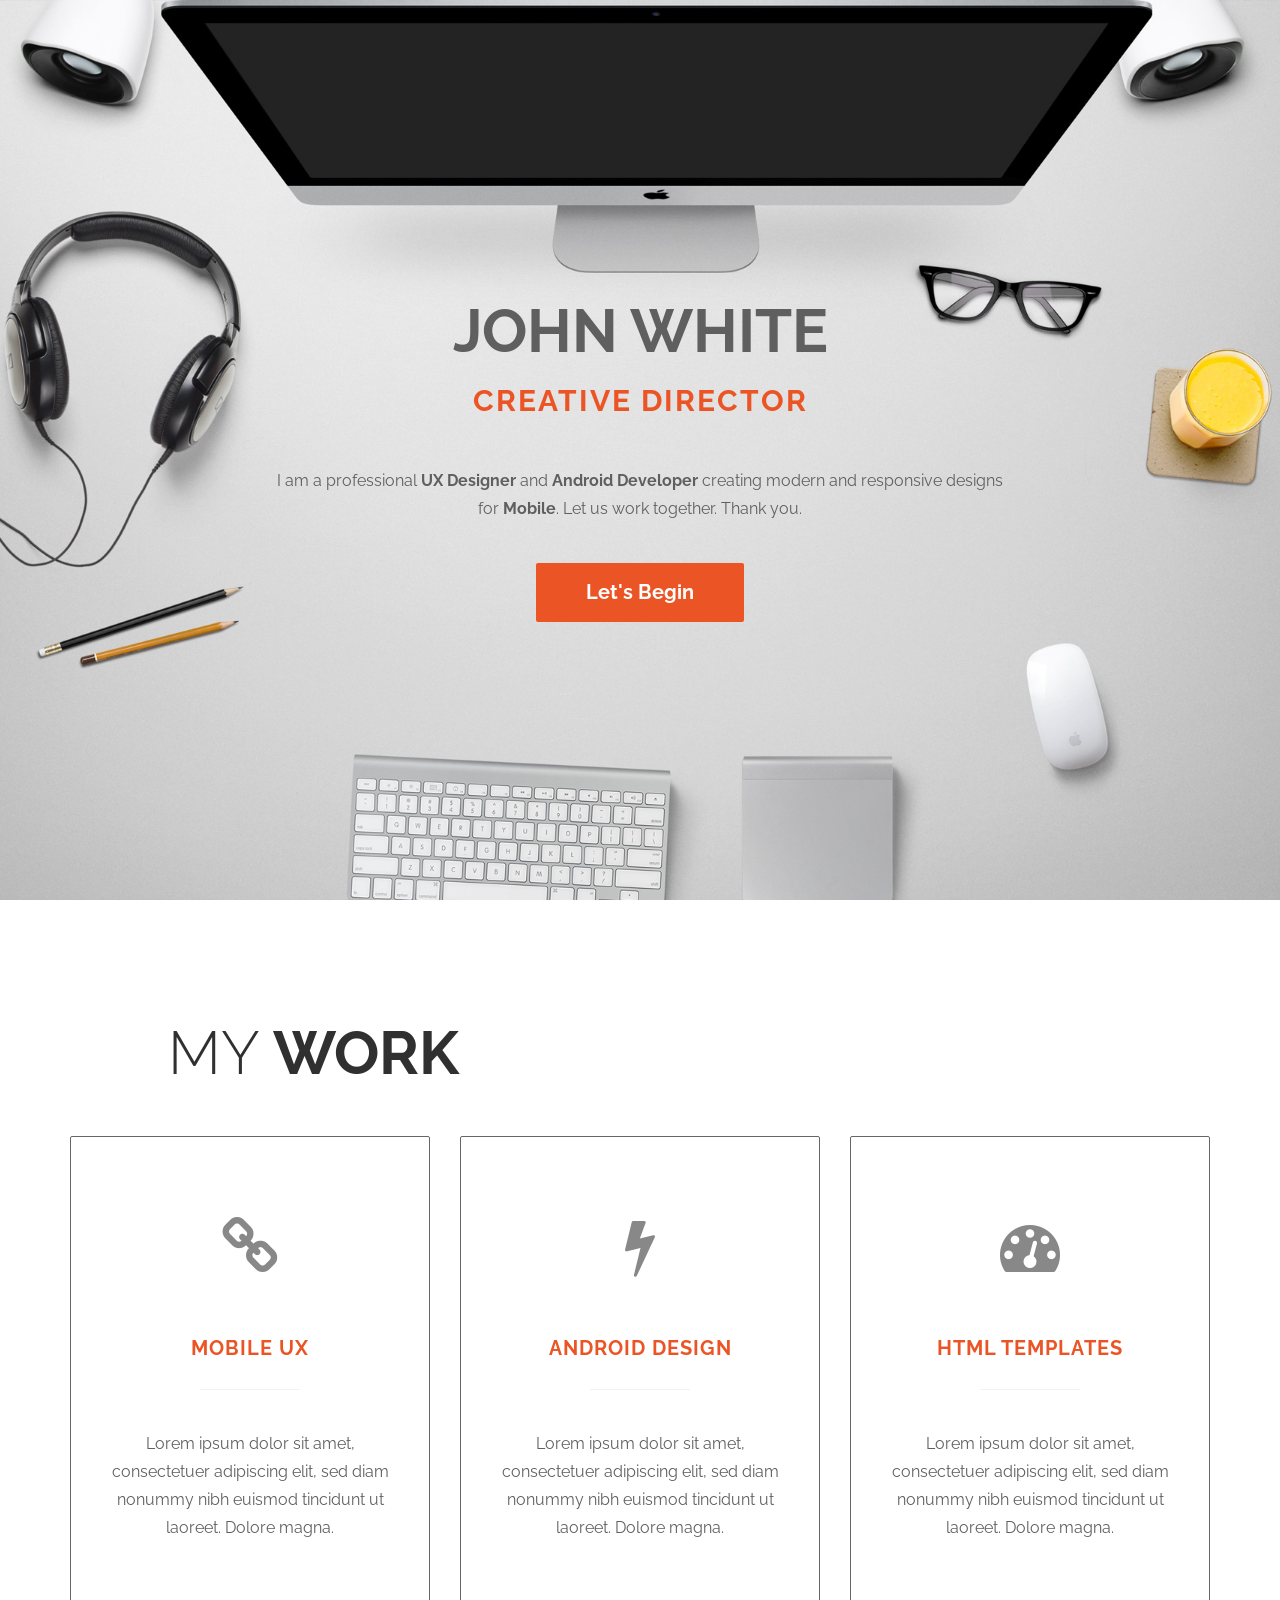
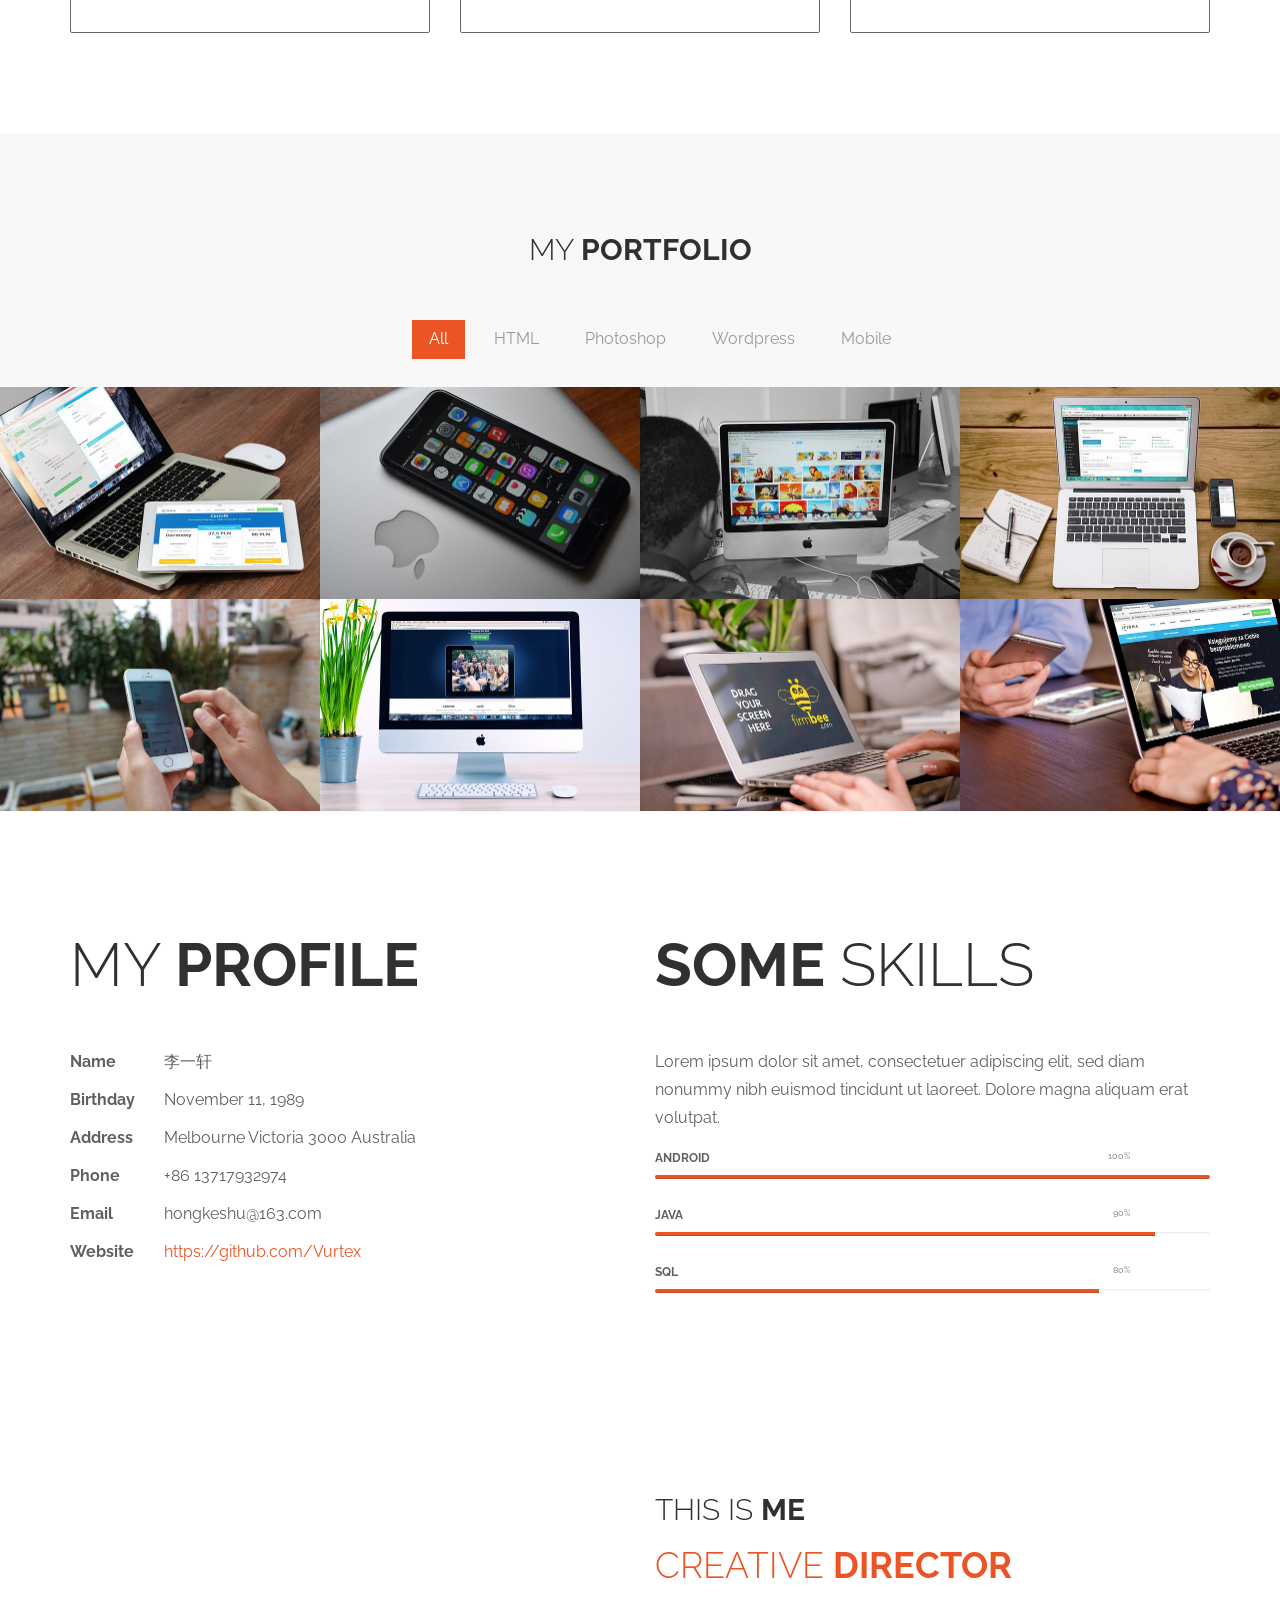
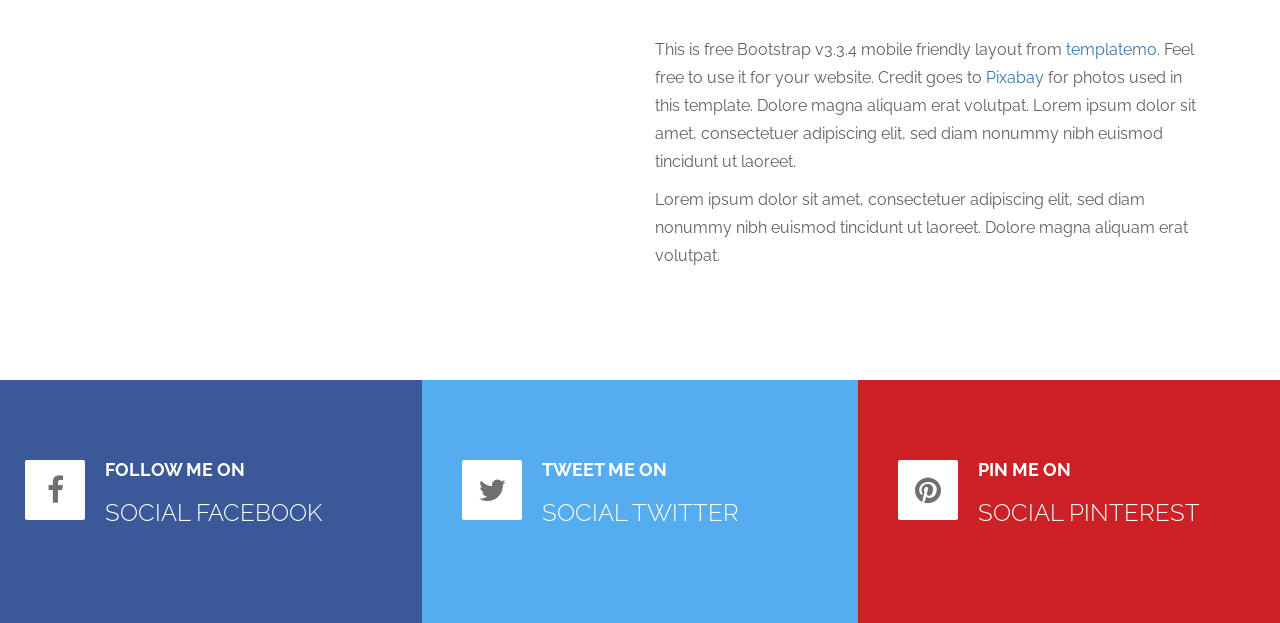
==== index.html @ d31466be "TEST" ====
<!DOCTYPE html>
<html lang="en">
<head>
	<meta charset="utf-8">
	<meta http-equiv="X-UA-Compatible" content="IE=Edge">
	<meta name="viewport" content="width=device-width, initial-scale=1">
	<meta name="keywords" content="">
	<meta name="description" content="">
	<!-- SITE TITLE -->
	<title>Ultra Profile HTML5 Layout by templatemo </title>

	<!-- STYLESHEETS -->
	<link rel="stylesheet" href="css/bootstrap.min.css">
	<link rel="stylesheet" href="css/font-awesome.min.css">
	<link rel="stylesheet" href="css/templatemo-style.css">
	<link href='http://fonts.useso.com/css?family=Raleway:400,300,600,700' rel='stylesheet' type='text/css'>
</head>
<body data-spy="scroll" data-target="#rock-navigation">
	<!-- START NAVIGATION -->
	<div class="navbar navbar-default bs-dos-nav navbar-fixed-top sticky-navigation" role="navigation">
		<div class="container">

			<div class="navbar-header">
				<button class="navbar-toggle" data-toggle="collapse" data-target="#rock-navigation">
					<span class="icon icon-bar"></span>
					<span class="icon icon-bar"></span>
					<span class="icon icon-bar"></span>
				</button>
				<a href="#" class="navbar-brand">Ultra Profile</a>
			</div>
			<nav class="collapse navbar-collapse" id="rock-navigation">
				<ul class="nav navbar-nav navbar-right main-navigation text-uppercase">
					<li><a href="#home" class="smoothScroll">Home</a></li>
					<li><a href="#work" class="smoothScroll">My Work</a></li>
					<li><a href="#portfolio" class="smoothScroll">Portfolio</a></li>
					<li><a href="#resume" class="smoothScroll">Resume</a></li>
					<li><a href="#about" class="smoothScroll">About</a></li>
					<li><a href="#contact" class="smoothScroll">Contact</a></li>
				</ul>
			</nav>

		</div>
	</div>
	<!-- END NAVIGATION -->

	<!-- START HOME -->
	<section id="home" class="templatemo-home">
		<div class="container">
			<div class="row">
				<div class="col-md-2 col-sm-1"></div>
				<div class="col-md-8 col-sm-10">
					<h1 class="tm-home-title"><strong>John White</strong></h1>
					<h2 class="tm-home-subtitle">Creative Director</h2>
					<p>I am a professional <strong>UX Designer</strong> and <strong>Android Developer</strong> creating modern and responsive designs for  <strong>Mobile</strong>. Let us work together. Thank you. </p>
					<a href="#work" class="btn btn-default smoothScroll tm-view-more-btn">Let's Begin</a>
				</div>
				<div class="col-md-2 col-sm-1"></div>
			</div>
		</div>
	</section>  
	<!-- END HOME -->

	<!-- START work -->
	<section id="work" class="tm-padding-top-bottom-100">
		<div class="container">
			<div class="row">
				<div class="col-md-offset-1 col-md-11">
					<h2 class="title">My <strong>Work</strong></h2>						
				</div>
				<div class="col-md-4 col-sm-4">
					<div class="work-wrapper">
						<i class="fa fa-link"></i>
						<h3 class="text-uppercase tm-work-h3">Mobile UX</h3>
						<hr>
						<p>Lorem ipsum dolor sit amet, consectetuer adipiscing elit, sed diam nonummy nibh euismod tincidunt ut laoreet. Dolore magna.</p>
					</div>
				</div>
				<div class="col-md-4 col-sm-4">
					<div class="work-wrapper">
						<i class="fa fa-flash"></i>
						<h3 class="text-uppercase tm-work-h3">Android Design</h3>
						<hr>
						<p>Lorem ipsum dolor sit amet, consectetuer adipiscing elit, sed diam nonummy nibh euismod tincidunt ut laoreet. Dolore magna.</p>
					</div>
				</div>
				<div class="col-md-4 col-sm-4">
					<div class="work-wrapper">
						<i class="fa fa-dashboard"></i>
						<h3 class="text-uppercase tm-work-h3">HTML Templates</h3>
						<hr>
						<p>Lorem ipsum dolor sit amet, consectetuer adipiscing elit, sed diam nonummy nibh euismod tincidunt ut laoreet. Dolore magna.</p>
					</div>
				</div>
			</div>
		</div>
	</section>
 
	<!-- START PORTFOLIO -->
	<section id="portfolio" class="tm-portfolio">
		<div class="container">
			<div class="row">
				<div class="col-md-12 wow bounce">
					<div class="title">
						<h2 class="tm-portfolio-title">My <strong>Portfolio</strong></h2>
					</div>
    
					<!-- START ISO SECTION -->
					<div class="iso-section">
						<ul class="filter-wrapper clearfix">
							<li><a href="#" class="opc-main-bg selected" data-filter="*">All</a></li>
							<li><a href="#" class="opc-main-bg" data-filter=".html">HTML</a></li>
							<li><a href="#" class="opc-main-bg" data-filter=".photoshop">Photoshop</a></li>
							<li><a href="#" class="opc-main-bg" data-filter=".wordpress">Wordpress</a></li>
							<li><a href="#" class="opc-main-bg" data-filter=".mobile">Mobile</a></li>
						</ul>
						<div class="iso-box-section">
							<div class="iso-box-wrapper col4-iso-box">
								<div class="iso-box html photoshop wordpress mobile col-md-3 col-sm-3 col-xs-12">
									<div class="portfolio-thumb">
										<img src="images/portfolio-img1.jpg" class="fluid-img" alt="portfolio img">
										<div class="portfolio-overlay">
											<h3 class="portfolio-item-title">UX Design</h3>
											<p>Lorem ipsum dolor sit amet, consectetuer adipiscing elit, sed diam nonumm.</p>
										</div>
									</div>
								</div>
								<div class="iso-box html wordpress mobile col-md-3 col-sm-3 col-xs-12">
									<div class="portfolio-thumb">
										<img src="images/portfolio-img2.jpg" class="fluid-img" alt="portfolio img">
										<div class="portfolio-overlay">
											<h3 class="portfolio-item-title">UX Design</h3>
											<p>Lorem ipsum dolor sit amet, consectetuer adipiscing elit, sed diam nonumm.</p>
										</div>
									</div>
								</div>
								<div class="iso-box wordpress col-md-3 col-sm-3 col-xs-12">
									<div class="portfolio-thumb">
										<img src="images/portfolio-img3.jpg" class="fluid-img" alt="portfolio img">
										<div class="portfolio-overlay">
											<h3 class="portfolio-item-title">UX Design</h3>
											<p>Lorem ipsum dolor sit amet, consectetuer adipiscing elit, sed diam nonumm.</p>
										</div>
									</div>
								</div>
								<div class="iso-box html mobile col-md-3 col-sm-3 col-xs-12">
									<div class="portfolio-thumb">
										<img src="images/portfolio-img4.jpg" class="fluid-img" alt="portfolio img">
										<div class="portfolio-overlay">
											<h3 class="portfolio-item-title">UX Design</h3>
											<p>Lorem ipsum dolor sit amet, consectetuer adipiscing elit, sed diam nonumm.</p>
										</div>
									</div>
								</div>
								<div class="iso-box wordpress col-md-3 col-sm-3 col-xs-12">
									<div class="portfolio-thumb">
										<img src="images/portfolio-img5.jpg" class="fluid-img" alt="portfolio img">
										<div class="portfolio-overlay">
											<h3 class="portfolio-item-title">UX Design</h3>
											<p>Lorem ipsum dolor sit amet, consectetuer adipiscing elit, sed diam nonumm.</p>
										</div>
									</div>
								</div>
								<div class="iso-box html photoshop col-md-3 col-sm-3 col-xs-12">
									<div class="portfolio-thumb">
										<img src="images/portfolio-img6.jpg" class="fluid-img" alt="portfolio img">
										<div class="portfolio-overlay">
											<h3 class="portfolio-item-title">UX Design</h3>
											<p>Lorem ipsum dolor sit amet, consectetuer adipiscing elit, sed diam nonumm.</p>
										</div>
									</div>
								</div>
								<div class="iso-box photoshop col-md-3 col-sm-3 col-xs-12">
									<div class="portfolio-thumb">
										<img src="images/portfolio-img7.jpg" class="fluid-img" alt="portfolio img">
										<div class="portfolio-overlay">
											<h3 class="portfolio-item-title">UX Design</h3>
											<p>Lorem ipsum dolor sit amet, consectetuer adipiscing elit, sed diam nonumm.</p>
										</div>
									</div>
								</div>
								<div class="iso-box wordpress col-md-3 col-sm-3 col-xs-12">
									<div class="portfolio-thumb">
										<img src="images/portfolio-img8.jpg" class="fluid-img" alt="portfolio img">
										<div class="portfolio-overlay">
											<h3 class="portfolio-item-title">UX Design</h3>
											<p>Lorem ipsum dolor sit amet, consectetuer adipiscing elit, sed diam nonumm. </p>
										</div>
									</div>
								</div>
							</div>
						</div>
					</div>
				</div>
			</div>
		</div>
	</section>
	<!-- END PORTFOLIO -->

	<!-- START RESUME -->
	<section id="resume" class="tm-padding-top-bottom-100">
		<div class="container">
			<div class="row">
				<div class="col-md-6 col-sm-6">					
					<h2 class="title">My <strong>Profile</strong></h2>
					<p><span class="tm-info-label">Name</span> 李一轩</p>
					<p><span class="tm-info-label">Birthday</span> November 11, 1989</p>
					<p><span class="tm-info-label">Address</span> Melbourne Victoria 3000 Australia</p>
					<p><span class="tm-info-label">Phone</span> +86 13717932974</p>
					<p><span class="tm-info-label">Email</span> hongkeshu@163.com</p>
					<p><span class="tm-info-label">Website</span> <a href="https://github.com/Vurtex" class="tm-red-text">https://github.com/Vurtex</a></p>
				</div>
				<div class="col-md-6 col-sm-6">
					<h2 class="title"><strong>Some</strong> Skills</h2>
					<p>Lorem ipsum dolor sit amet, consectetuer adipiscing elit, sed diam nonummy nibh euismod tincidunt ut laoreet. Dolore magna aliquam erat volutpat.</p>
					<h4 class="tm-progress-label">Android<small class="progress-percent-small">100%</small></h4>
					<div class="progress tm-progress">
						<div class="progress-bar progress-bar-danger" role="progressbar" aria-valuenow="100" aria-valuemin="0" aria-valuemax="100" style="width: 100%;"></div>
					</div>
					<h4 class="tm-progress-label">JAVA <small class="progress-percent-small">90%</small></h4>
					<div class="progress tm-progress">
						<div class="progress-bar progress-bar-danger" role="progressbar" aria-valuenow="90" aria-valuemin="0" aria-valuemax="100" style="width: 90%;"></div>
					</div>
					<h4 class="tm-progress-label">SQL<small class="progress-percent-small">80%</small></h4>
					<div class="progress tm-progress">
						<div class="progress-bar progress-bar-danger" role="progressbar" aria-valuenow="80" aria-valuemin="0" aria-valuemax="100" style="width: 80%;"></div>
					</div>
				</div>
			</div>
		</div>
	</section>
	<!-- END RESUME -->

	<!-- START ABOUT -->
	<section id="about" class="tm-about">
		<div class="container">
			<div class="row">
				<div class="col-md-offset-6 col-md-6 col-sm-offset-6 col-sm-7">
					<div class="title">
						<h2>This is <strong>me</strong></h2>
						<h1 class="tm-red-text">Creative <strong>Director</strong></h1>
					</div>
					<p>This is free Bootstrap v3.3.4 mobile friendly layout from <a rel="nofollow" href="http://www.cssmoban.com" target="_parent">templatemo</a>. Feel free to use it for your website. Credit goes to <a rel="nofollow" href="http://pixabay.com" target="_blank">Pixabay</a> for photos used in this template. Dolore magna aliquam erat volutpat. Lorem ipsum dolor sit amet, consectetuer adipiscing elit, sed diam nonummy nibh euismod tincidunt ut laoreet.</p>
					<p>Lorem ipsum dolor sit amet, consectetuer adipiscing elit, sed diam nonummy nibh euismod tincidunt ut laoreet. Dolore magna aliquam erat volutpat.</p>
				</div>
			</div>
		</div>
	</section>
	<!-- END ABOUT -->

	<!-- START SOCIAL -->
	<section id="social" class="tm-social">
		<div class="container">
			<div class="row">
				<div class="col-md-4 col-sm-4 wow rotateInUpLeft" data-wow-delay="0.3s">
					<div class="media facebook">
						<a href="#">
							<div class="media-object pull-left">
								<i class="fa fa-facebook"></i>
							</div>
							<div class="media-body">
								<h4 class="media-heading tm-social-title">Follow me on</h4>
								<h3>Social Facebook</h3>
							</div>
						</a>
					</div>
				</div> 
				<div class="col-md-4 col-sm-4 wow rotateInUpLeft" data-wow-delay="0.6s">
					<div class="media twitter">
						<a href="#">
							<div class="media-object pull-left">
								<i class="fa fa-twitter"></i>
							</div>
							<div class="media-body">
								<h4 class="media-heading tm-social-title">Tweet me on</h4>
								<h3>Social Twitter</h3>
							</div>
						</a>
					</div>
				</div>
				<div class="col-md-4 col-sm-4 wow rotateInUpLeft" data-wow-delay="0.9s">
					<div class="media pinterest">
						<a href="#">
							<div class="media-object pull-left">
								<i class="fa fa-pinterest"></i>
							</div>
							<div class="media-body">
								<h4 class="media-heading tm-social-title">Pin me on</h4>
								<h3>Social Pinterest</h3>
							</div>
						</a>
					</div>
				</div>
			</div>
		</div>
	</section>
	<!-- END SOCIAL -->

	<!-- START CONTACT -->
	<section id="contact" class="tm-contact" hidden="hidden">
		<div class="container">
			<div class="row">
				<div class="col-md-12">					
					<h2 class="title">Drop <strong>me a line</strong></h2>
					<hr>					
				</div>
				<div class="col-md-1 col-sm-1"></div>
				<div class="col-md-10 col-sm-10">
					<form action="#" method="post">
						<div class="col-md-6 col-sm-6">
							<input class="form-control" type="text" placeholder="Your Name">
						</div>
						<div class="col-md-6 col-sm-6">
							<input class="form-control" type="email" placeholder="Your Email">
						</div>
						<div class="col-md-12 col-sm-12">
							<input class="form-control" type="text" placeholder="Your Subject">
							<textarea class="form-control" placeholder="Your Message" rows="6"></textarea>
						</div>
						<div class="col-md-offset-2 col-md-8 col-sm-offset-2 col-sm-8">
							<input class="form-control" type="submit" value="SHOOT MESSAGE">
						</div>
					</form>
				</div>
				<div class="col-md-1 col-sm-1"></div>
				<div class="col-md-12 col-sm-12">
					<p>Copyright &copy; 2084 Ultra Profile. More Templates <a href="https://github.com/Vurtex" target="_blank" title="模板之家">Vurtex</a> </p>
				</div>
			</div>
		</div>
	</section>
	<!-- END CONTACT -->
	<script src="js/jquery.js"></script>
	<script src="js/bootstrap.min.js"></script>
	<script src="js/smoothscroll.js"></script>
	<script src="js/jquery.nav.js"></script>
	<script src="js/isotope.js"></script>
	<script src="js/imagesloaded.min.js"></script>
	<script src="js/custom.js"></script>
</body>
</html>
---- css/templatemo-style.css ----
body {
  background: #ffffff;
  font-family: 'Raleway', sans-serif;
  font-size: 16px;
  color: #606060;
  position: relative;
}
html, body {
  width: 100%;
  overflow-x: hidden;
}
h1,h2,h3 { font-weight: 300; }
p { line-height: 28px; }
hr {
  border-color: #f2f2f2;
  width: 100px;
  margin-bottom: 40px;
}
.title {
  color: #303030;
  font-size: 60px;
  padding-bottom: 40px;
  text-transform: uppercase;
}

/* START NAVIGATION */
.sticky-navigation { opacity: 0; }
.navbar-default {
  background: #fff;
  border: none;
  -webkit-box-shadow: 0 2px 8px 0 rgba(50, 50, 50, 0.08);
          box-shadow: 0 2px 8px 0 rgba(50, 50, 50, 0.08);
  margin: 0;
  padding: 0;
}
.navbar-default .navbar-brand {
  color: #212227;
  font-weight: bold;
  font-size: 30px;
  line-height: 45px;
  padding: 10px 0 0 12px;
}
.navbar-default .navbar-nav li a {
  color: #202020;
  font-size: 13px;
  font-weight: bold;
  line-height: 45px;
  letter-spacing: 1px;
}
.navbar-default .navbar-nav li a:hover { color: #eb5424; }
.navbar-default .navbar-nav > li > a:hover,
.navbar-default .navbar-nav > li > a:focus {
  color: #eb5424;
  background-color: transparent;
}
.navbar-default .navbar-nav > .active > a,
.navbar-default .navbar-nav > .active > a:hover,
.navbar-default .navbar-nav > .active > a:focus {
  color: #eb5424;
  background-color: transparent;
}
.navbar-default .navbar-toggle {
  border: none;
  padding-top: 10px;
}
.navbar-default .navbar-toggle .icon-bar {
  background: #eb5424;
  border-color: transparent;
}
.navbar-default .navbar-toggle:hover,
.navbar-default .navbar-toggle:focus { background-color: transparent }
/* END NAVIGATION */
.copyrights{text-indent:-9999px;height:0;line-height:0;font-size:0;overflow:hidden;}
/* START HOME */
.templatemo-home {
  background: url('../images/home-bg.jpg');
  background-size: cover;
  background-attachment: fixed;
  background-position: center center;
  color: #5f5f5f;
  display: -webkit-box;
  display: -webkit-flex;
  display: -ms-flexbox;
  display: flex;
  -webkit-box-align: center;
  -webkit-align-items: center;
      -ms-flex-align: center;
          align-items: center;
  text-align: center;  
  height: 100vh;
}
.tm-home-title,
 .tm-home-subtitle {
  text-transform: uppercase;
 }
.tm-home-title { font-size: 60px; }
.tm-home-subtitle {
  color: #eb5424;
  font-weight: bold;
  padding-bottom: 40px;
  letter-spacing: 2px;
}
.tm-view-more-btn {
  background: #eb5424;
  color: #ffffff;
  border: none;
  border-radius: 2px;
  font-size: 20px;
  font-weight: 700;
  margin-top: 30px;
  padding: 15px 50px;
  -webkit-transition: all 0.6s ease-in;
          transition: all 0.6s ease-in;
}
.tm-view-more-btn:hover {
  background: #ffffff;
  color: #eb5424;
}
/* END HOME */

/* START WORK */
.tm-padding-top-bottom-100 {
  padding-top: 100px;
  padding-bottom: 100px;
}
.tm-work-h3 {
  color: #eb5424;
  font-size: 20px;
  font-weight: bold;
  letter-spacing: 1px;
  padding-bottom: 10px;
}
.work-wrapper {
  border: 1px solid #666;
  border-radius: 2px;
  text-align: center;
  padding: 80px 40px 80px 40px;
  -webkit-transition: all 0.6s ease-in;
          transition: all 0.6s ease-in;
}
.work-wrapper:hover { border-color: #eb5424; }
.work-wrapper .fa {
  color: #888888;
  font-size: 60px;
  padding-bottom: 40px;
}
/* END WORK */

/* START PORTFOLIO */
.tm-portfolio {
  background: #f8f8f8;
  padding-top: 80px;
}
.tm-portfolio .container {
  width: 100%;
  padding: 0;
  margin: 0;
}
.tm-portfolio .col-md-3,
 .tm-portfolio .col-sm-3 {
  padding: 0;
  margin: 0;
}
.tm-portfolio-title {
  text-align: center;
  text-transform: uppercase;
}
.portfolio-item-title {
  font-weight: bold;
  margin-top: 10px;
  text-transform: uppercase;
}
.portfolio-thumb {
  overflow: hidden;
  margin: 0;
  position: relative;
}
.portfolio-overlay {
  display: -webkit-box;
  display: -webkit-flex;
  display: -ms-flexbox;
  display: flex;
  -webkit-box-orient: vertical;
  -webkit-box-direction: normal;
  -webkit-flex-direction: column;
      -ms-flex-direction: column;
          flex-direction: column;
  -webkit-box-pack: center;
  -webkit-justify-content: center;
      -ms-flex-pack: center;
          justify-content: center;
  background: #eb5424;
  color: #ffffff;
  top: 0;
  right: 0;
  left: 0;
  bottom: 0;
  width: 100%;
  height: 100%;  
  padding: 0 40px;
  text-align: center;
  position: absolute;
  opacity: 0;
  transition: all 0.4s ease-in-out;
  -webkit-transition: all 0.4s ease-in-out;
  -moz-transition: all 0.4s ease-in-out;
  -ms-transition: all 0.4s ease-in-out;
}
.portfolio-thumb:hover .portfolio-overlay {
  opacity: 0.8;  
  -webkit-transform: scale(1.0);
  -ms-transform: scale(1.0);
  transform: scale(1.0);
}
.portfolio-overlay .fa {
  border: 1px solid #666;
  border-radius: 0;
  color: #666;
  width: 40px;
  height: 40px;
  line-height: 40px;
  text-align: center;
  text-decoration: none;
  margin-right: 6px;
  margin-bottom: 10px;
}

/* FILTER CSS */
.filter-wrapper {
  width: 100%;
  margin: 0 0 24px 0;
  overflow: hidden;
  text-align: center;
}
.filter-wrapper li {
  display: inline-block;
  margin: 4px;
}
.filter-wrapper li a {
  color: #999999;
  padding: 8px 17px;
  display: block;
  text-decoration: none;
  transition: all 0.4s ease-in-out;
  -webkit-transition: all 0.4s ease-in-out;
  -moz-transition: all 0.4s ease-in-out;
  -ms-transition: all 0.4s ease-in-out;
}
.filter-wrapper li a:focus,
 .filter-wrapper li a:hover,
 .filter-wrapper li a.selected {
  background: #eb5424;
  border-color: transparent;
  color: #ffffff;
}

/* ISOTOPE BOX CSS */
.iso-box-section { width: 100%; }
.iso-box-wrapper {
  width: 100%;
  padding: 0;
  clear: both;
  position: relative;
}
.iso-box {
  position: relative;
  min-height: 50px;
  float: left;
  overflow: hidden;
  margin-bottom: 20px;
}
.iso-box > a {
  display: block;
  width: 100%;
  height: 100%;
  overflow: hidden;
}
.iso-box > a {
  display: block;
  width: 100%;
  height: 100%;
  overflow: hidden;
}
.fluid-img {
  width: 100%;
  display: block;
  height: auto;
}
/* END PORTFOLIO */

/* START RESUME */
.tm-red-text { color: #eb5424; }
.tm-info-label {
  font-weight: bold;
  display: inline-block;
  width: 90px;
}
.tm-progress {
  background: #fff;
  border-radius: 2px;
  height: 4px;
}
.progress-bar-danger { background: #eb5424; }
.tm-progress-label {
  font-size: 12px;
  font-weight: bold;
  padding-top: 10px;
  text-transform: uppercase;
}
.progress-percent-small {
  display: block;
  float: right;
  padding-right: 80px;
}
/* END RESUME */

/* START ABOUT */
.tm-about {
  background: url('../images/about-bg.jpg');
  background-size: cover;
  background-attachment: fixed;
  background-position: center center;
  padding-top: 60px;
  padding-bottom: 100px;
}
/* END ABOUT */

/* START SOCIAL */
.tm-social {
  text-transform: uppercase;
}
.tm-social .container {
  width: 100%;
  padding: 0;
  margin: 0;
}
.tm-social .col-md-4 {
  padding: 0;
  margin: 0;
}
.facebook:hover,
.twitter:hover,
.pinterest:hover {
  background: #202020;
}
.facebook { background: #3b5998; }
.twitter { background: #55acee; }
.pinterest { background: #cc2127; }
.media {
  padding: 80px 40px 80px 40px;
  -webkit-transition: all 0.6s ease-in;
          transition: all 0.6s ease-in;
}
.tm-social a {
  color: #ffffff;
  display: inline-block;
  text-decoration: none;
}
.tm-social .media .fa {
  background: #ffffff;
  border-radius: 2px;
  color: #707070;
  font-size: 30px;
  width: 60px;
  height: 60px;
  line-height: 60px;
  text-align: center;
  margin-right: 20px;
}
.tm-social-title {
  font-family: 'Raleway', sans-serif;
  font-weight: bold;
}
/* END SOCIAL */

/* START CONTACT */
.tm-contact {
  text-align: center;
  padding-top: 80px;
  padding-bottom: 40px;
}
.form-control {
  background: transparent;
  border: 1px solid #666;
  border-radius: 2px;
  -webkit-box-shadow: none;
          box-shadow: none;
  margin-bottom: 10px;
  -webkit-transition: all 0.6s ease-in;
          transition: all 0.6s ease-in;
}
.form-control:focus,
 .form-control:hover {
  background: #202020;
  color: #ffffff;
}
input { height: 50px; }
.tm-contact p { padding-top: 40px; }
/* END CONTACT */

/* START MEDIA 980 */
@media screen and (max-width:980px){
  .portfolio-overlay  { padding-top: 10px; }
}
/* END MEDIA 980 */

@media screen and (max-width: 767px) {
  .tm-home-title { font-size: 40px; }
}

/* START MEDIA 360 */
@media screen and (max-width:360px){
  .navbar-default .navbar-brand {  padding-top: 2px; }
}
/* END MEDIA 360 */
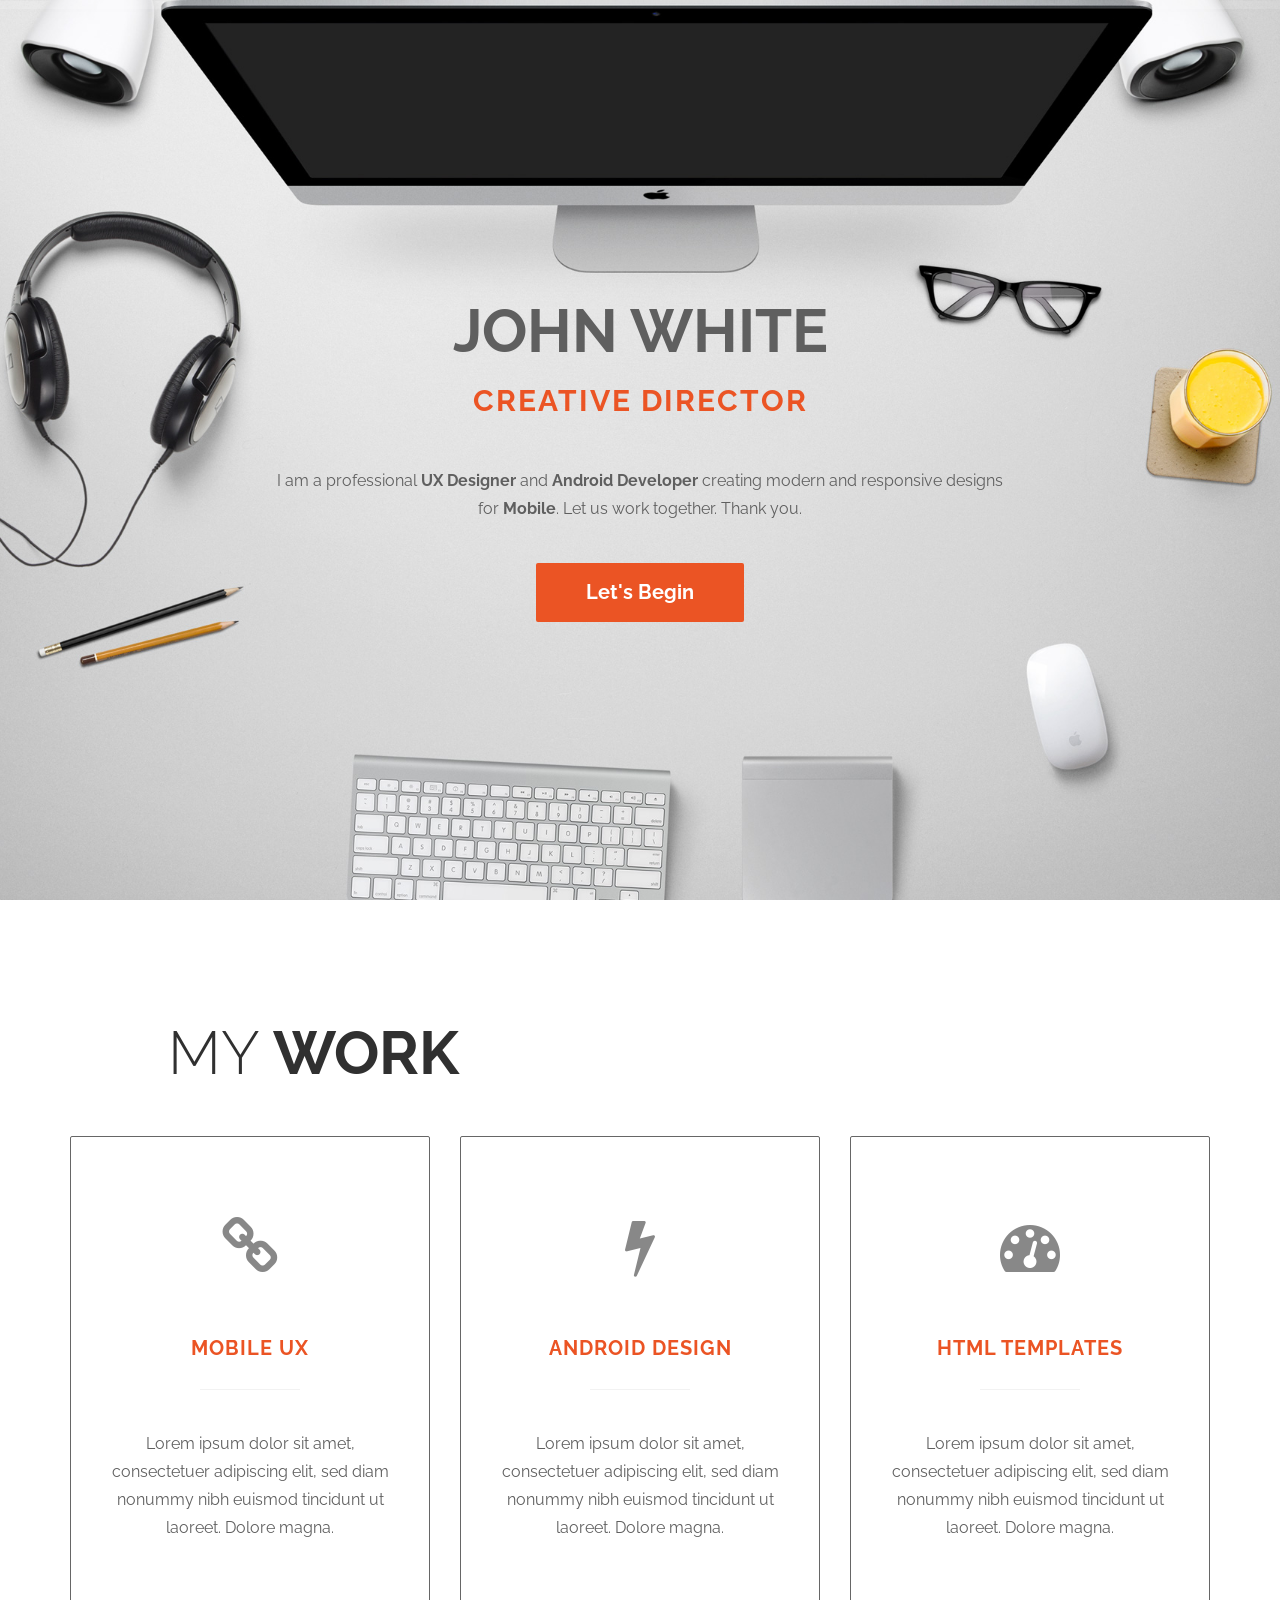
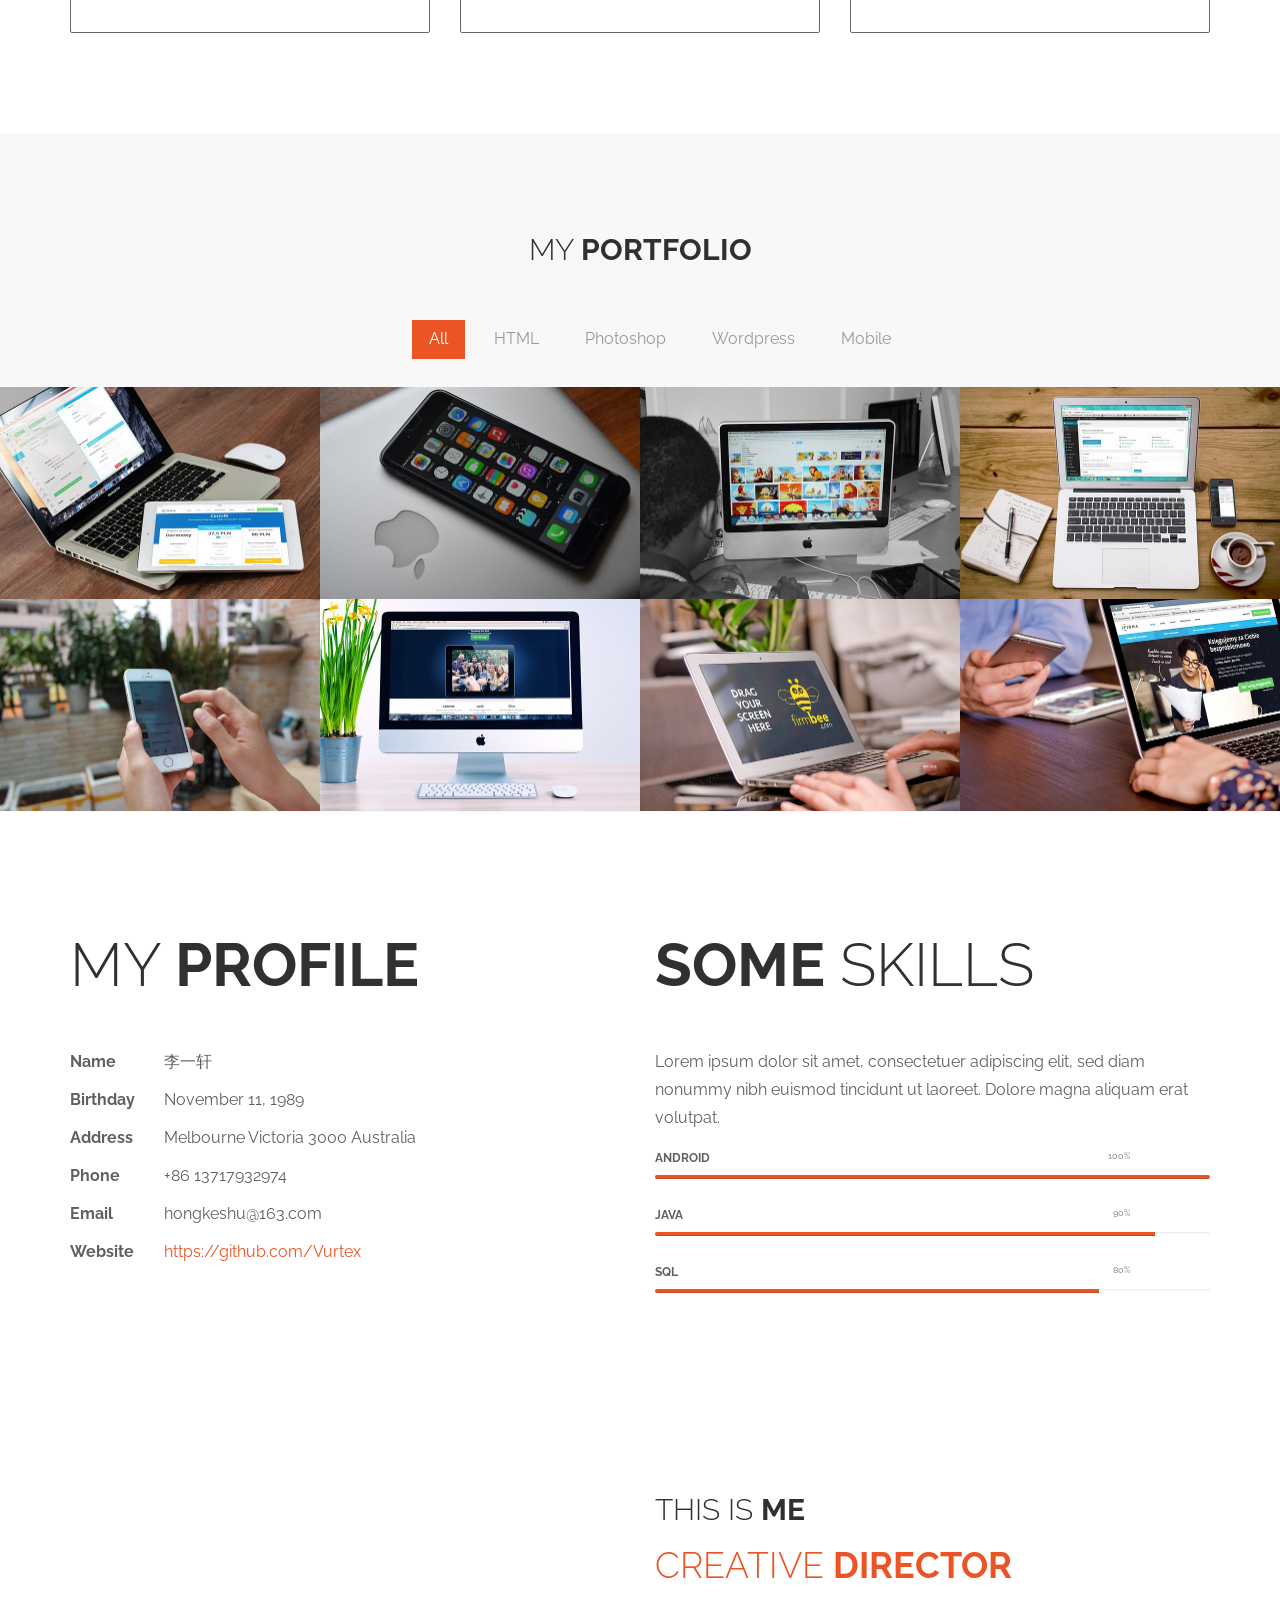
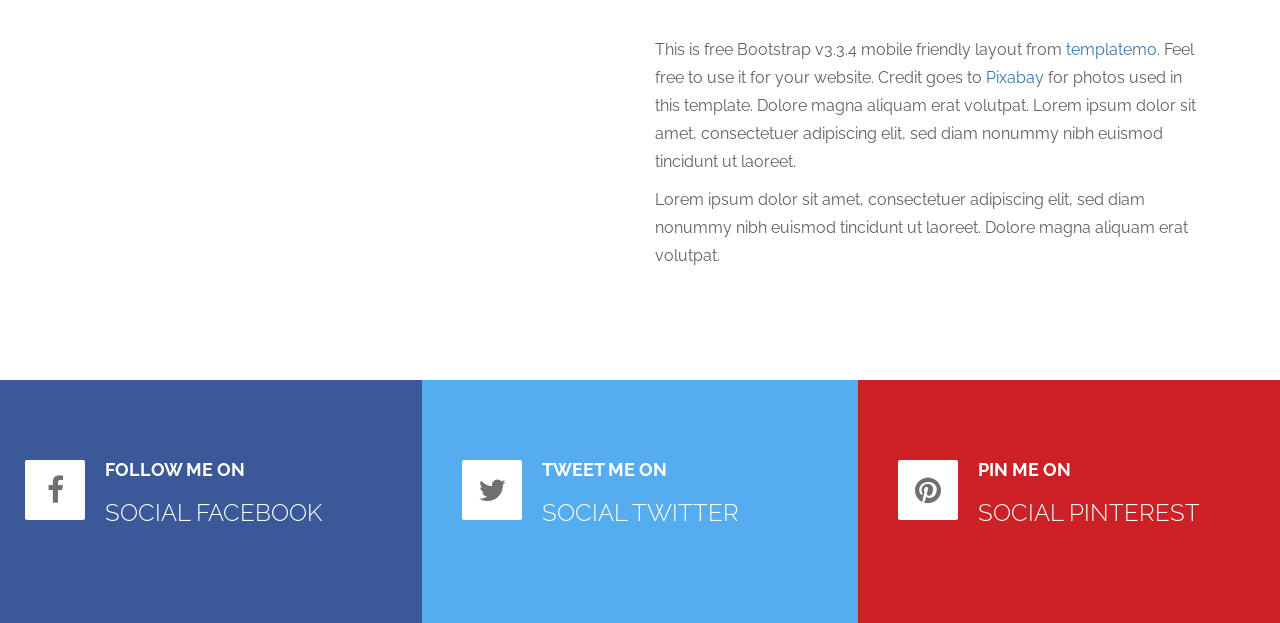
==== commit cd8b63e4: "test" ====
--- a/index.html
+++ b/index.html
@@ -216,7 +216,7 @@
 					<div class="progress tm-progress">
 						<div class="progress-bar progress-bar-danger" role="progressbar" aria-valuenow="100" aria-valuemin="0" aria-valuemax="100" style="width: 100%;"></div>
 					</div>
-					<h4 class="tm-progress-label">JAVA <small class="progress-percent-small">90%</small></h4>
+					<h4 class="tm-progress-label">JAVA  <small class="progress-percent-small">90%</small></h4>
 					<div class="progress tm-progress">
 						<div class="progress-bar progress-bar-danger" role="progressbar" aria-valuenow="90" aria-valuemin="0" aria-valuemax="100" style="width: 90%;"></div>
 					</div>
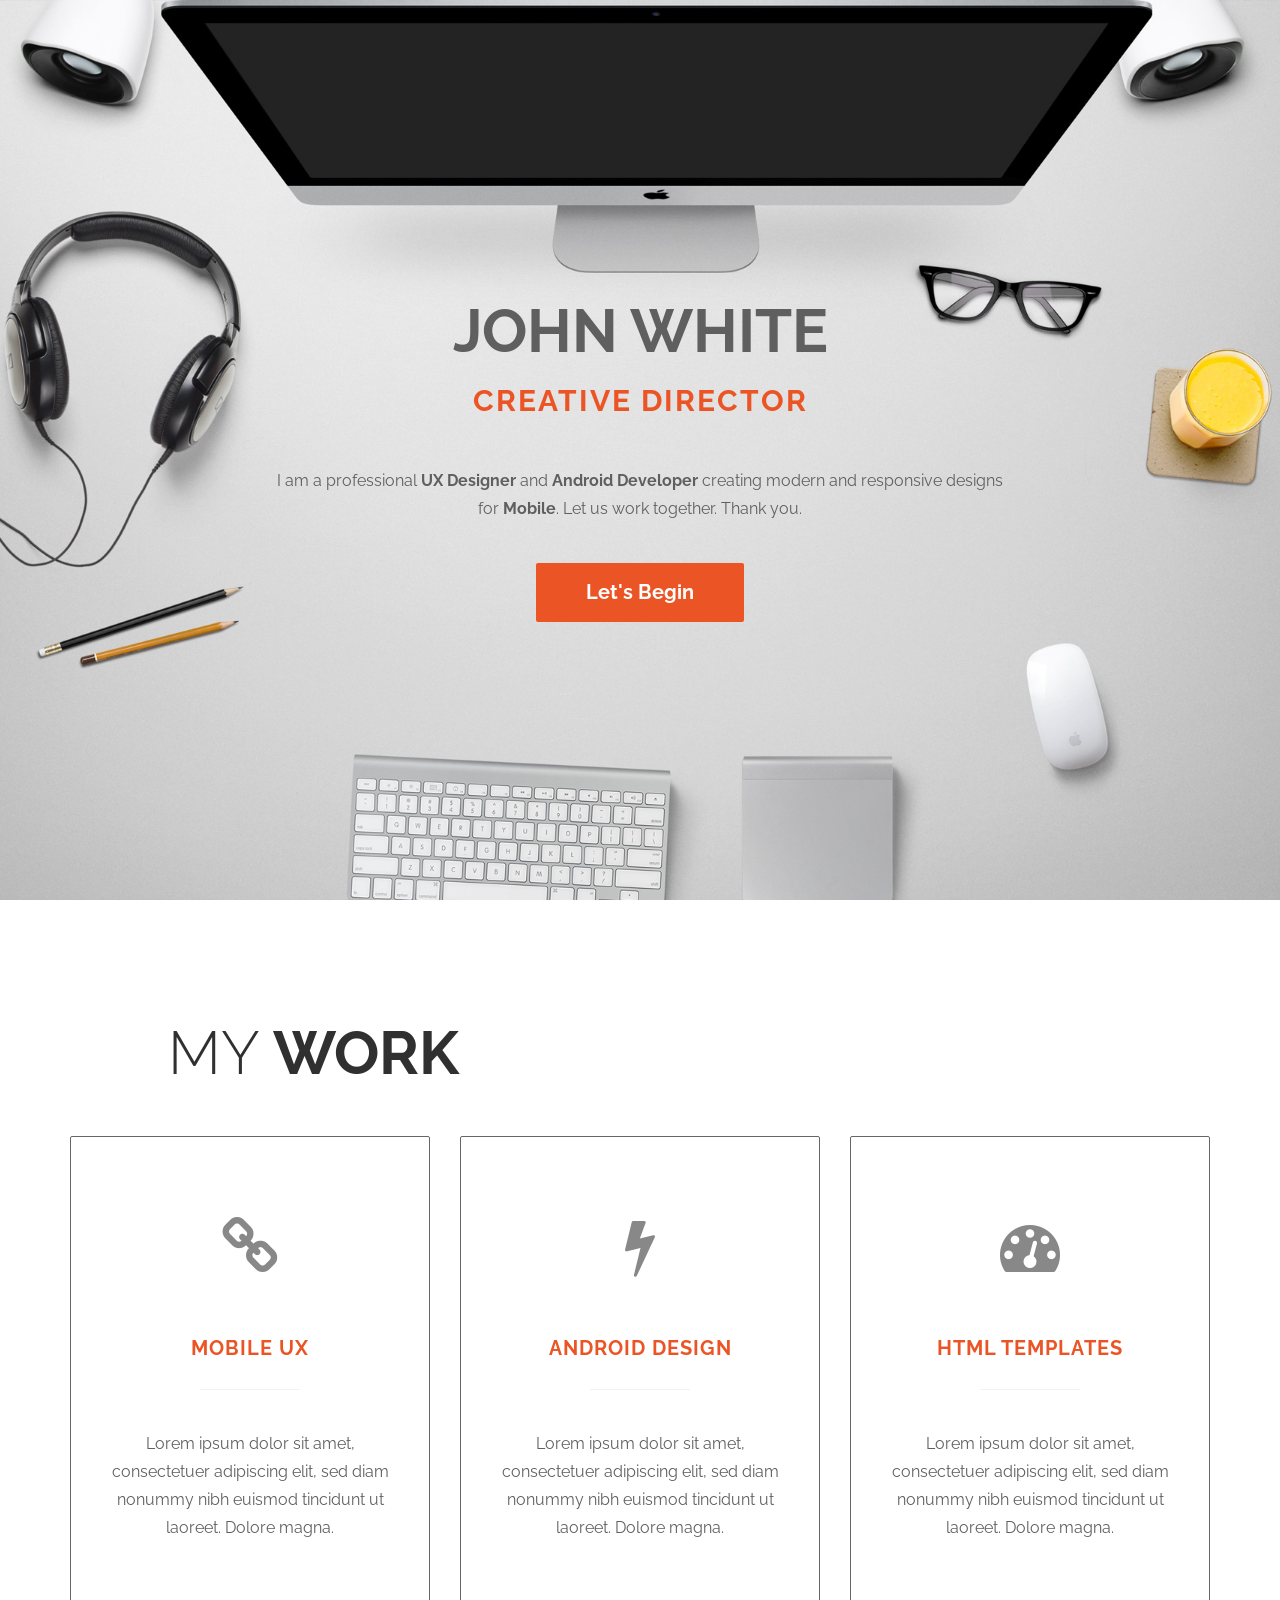
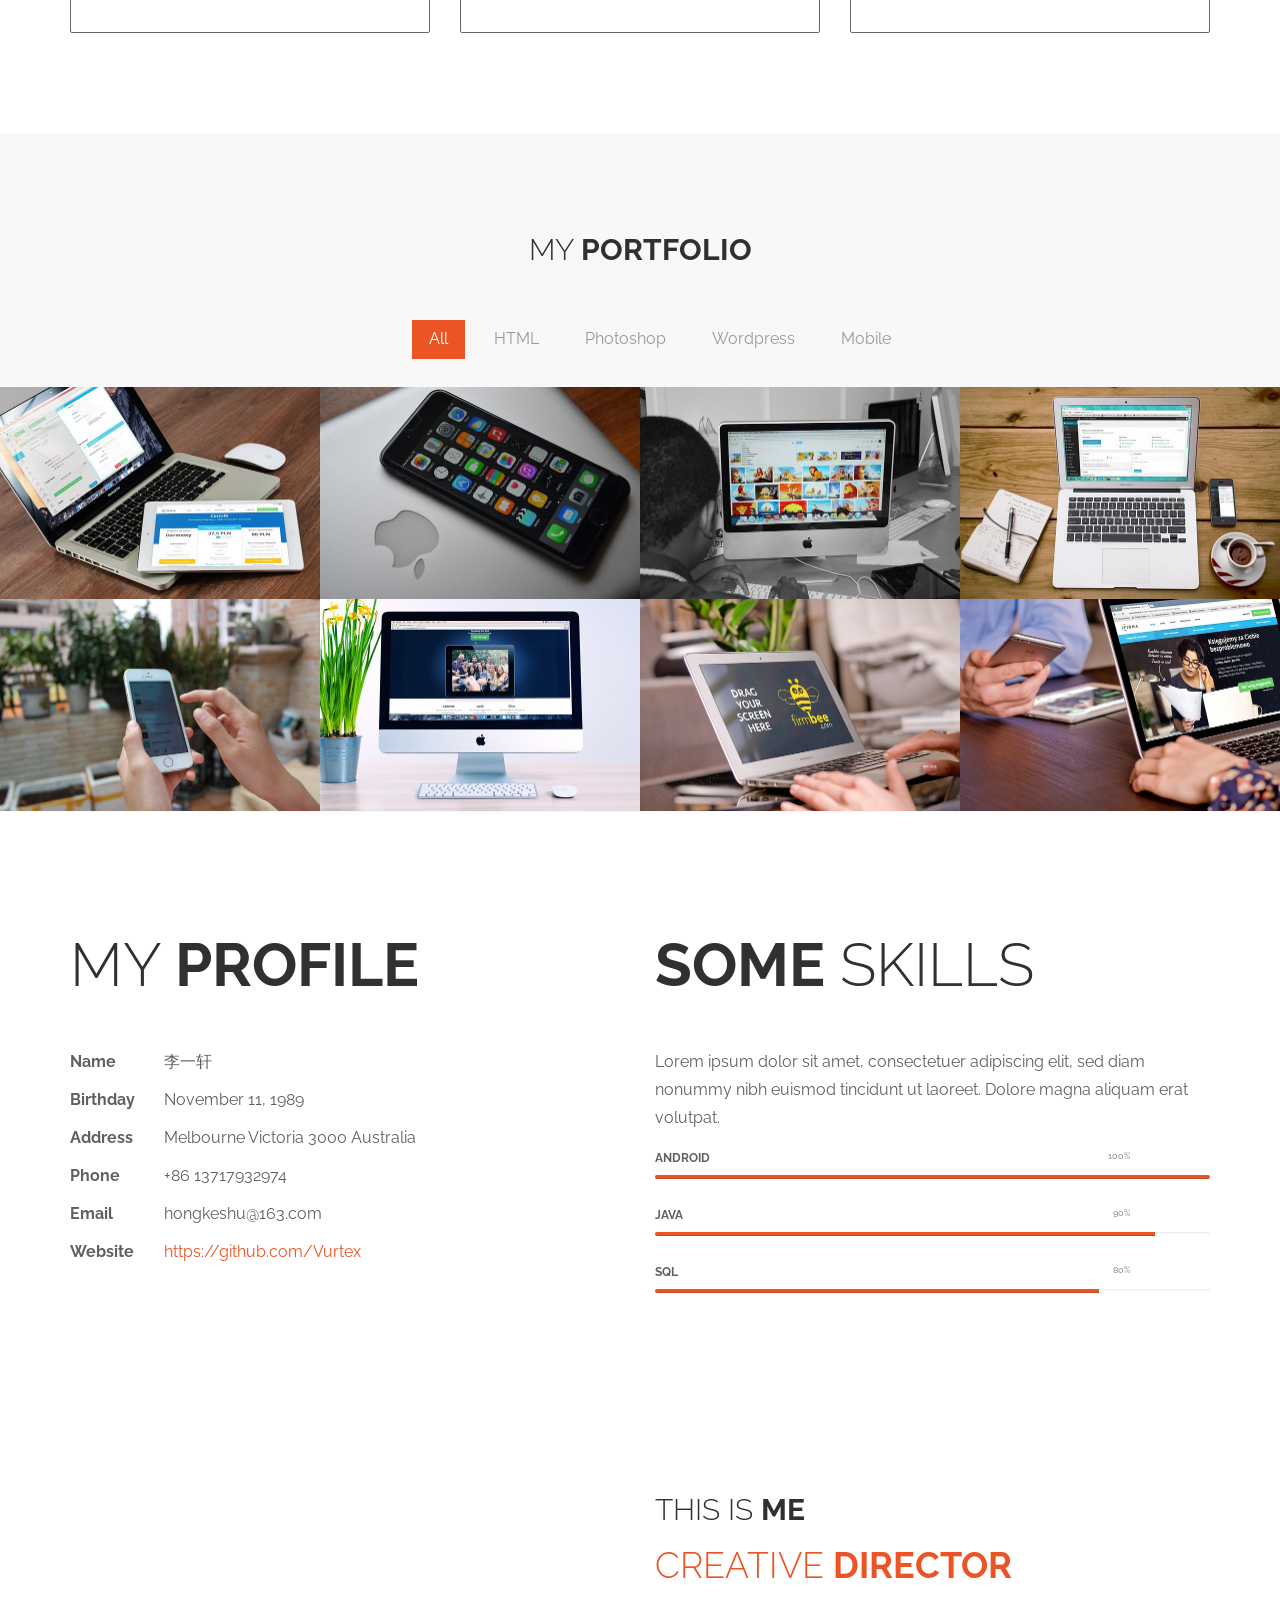
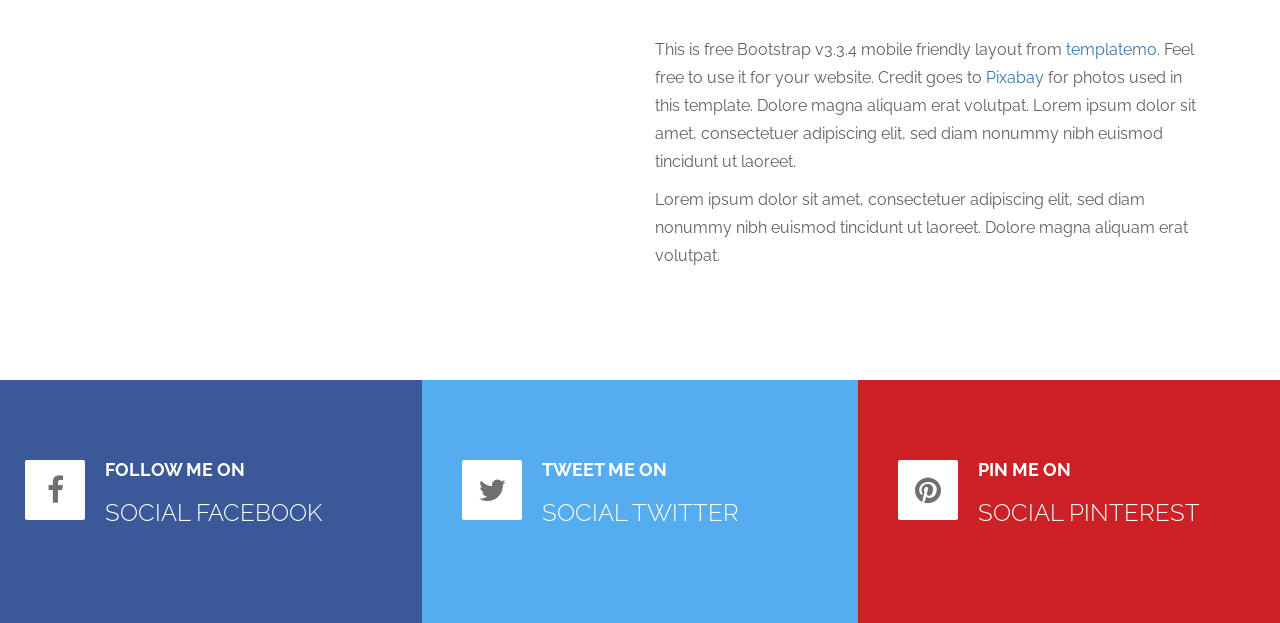
==== commit a7ebe5b1: "test" ====
--- a/index.html
+++ b/index.html
@@ -216,7 +216,7 @@
 					<div class="progress tm-progress">
 						<div class="progress-bar progress-bar-danger" role="progressbar" aria-valuenow="100" aria-valuemin="0" aria-valuemax="100" style="width: 100%;"></div>
 					</div>
-					<h4 class="tm-progress-label">JAVA  <small class="progress-percent-small">90%</small></h4>
+					<h4 class="tm-progress-label">JAVA   <small class="progress-percent-small">90%</small></h4>
 					<div class="progress tm-progress">
 						<div class="progress-bar progress-bar-danger" role="progressbar" aria-valuenow="90" aria-valuemin="0" aria-valuemax="100" style="width: 90%;"></div>
 					</div>
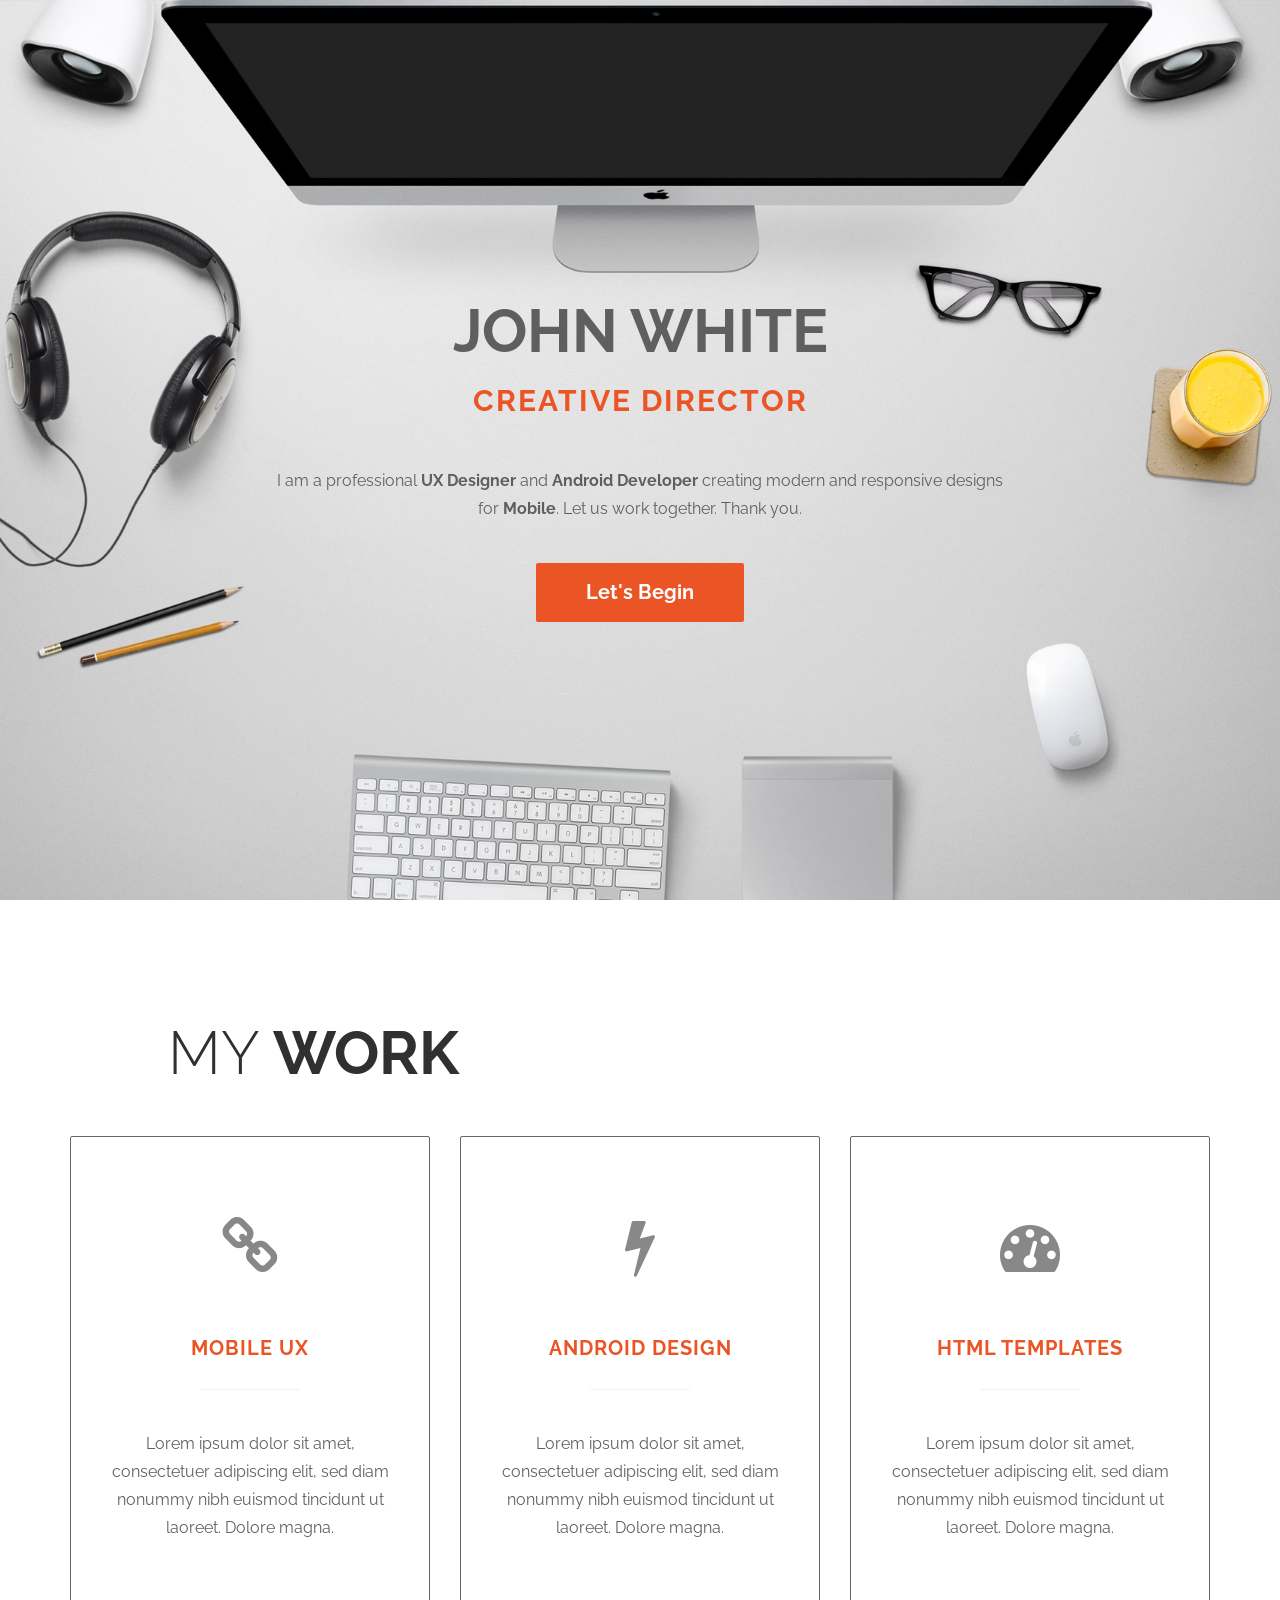
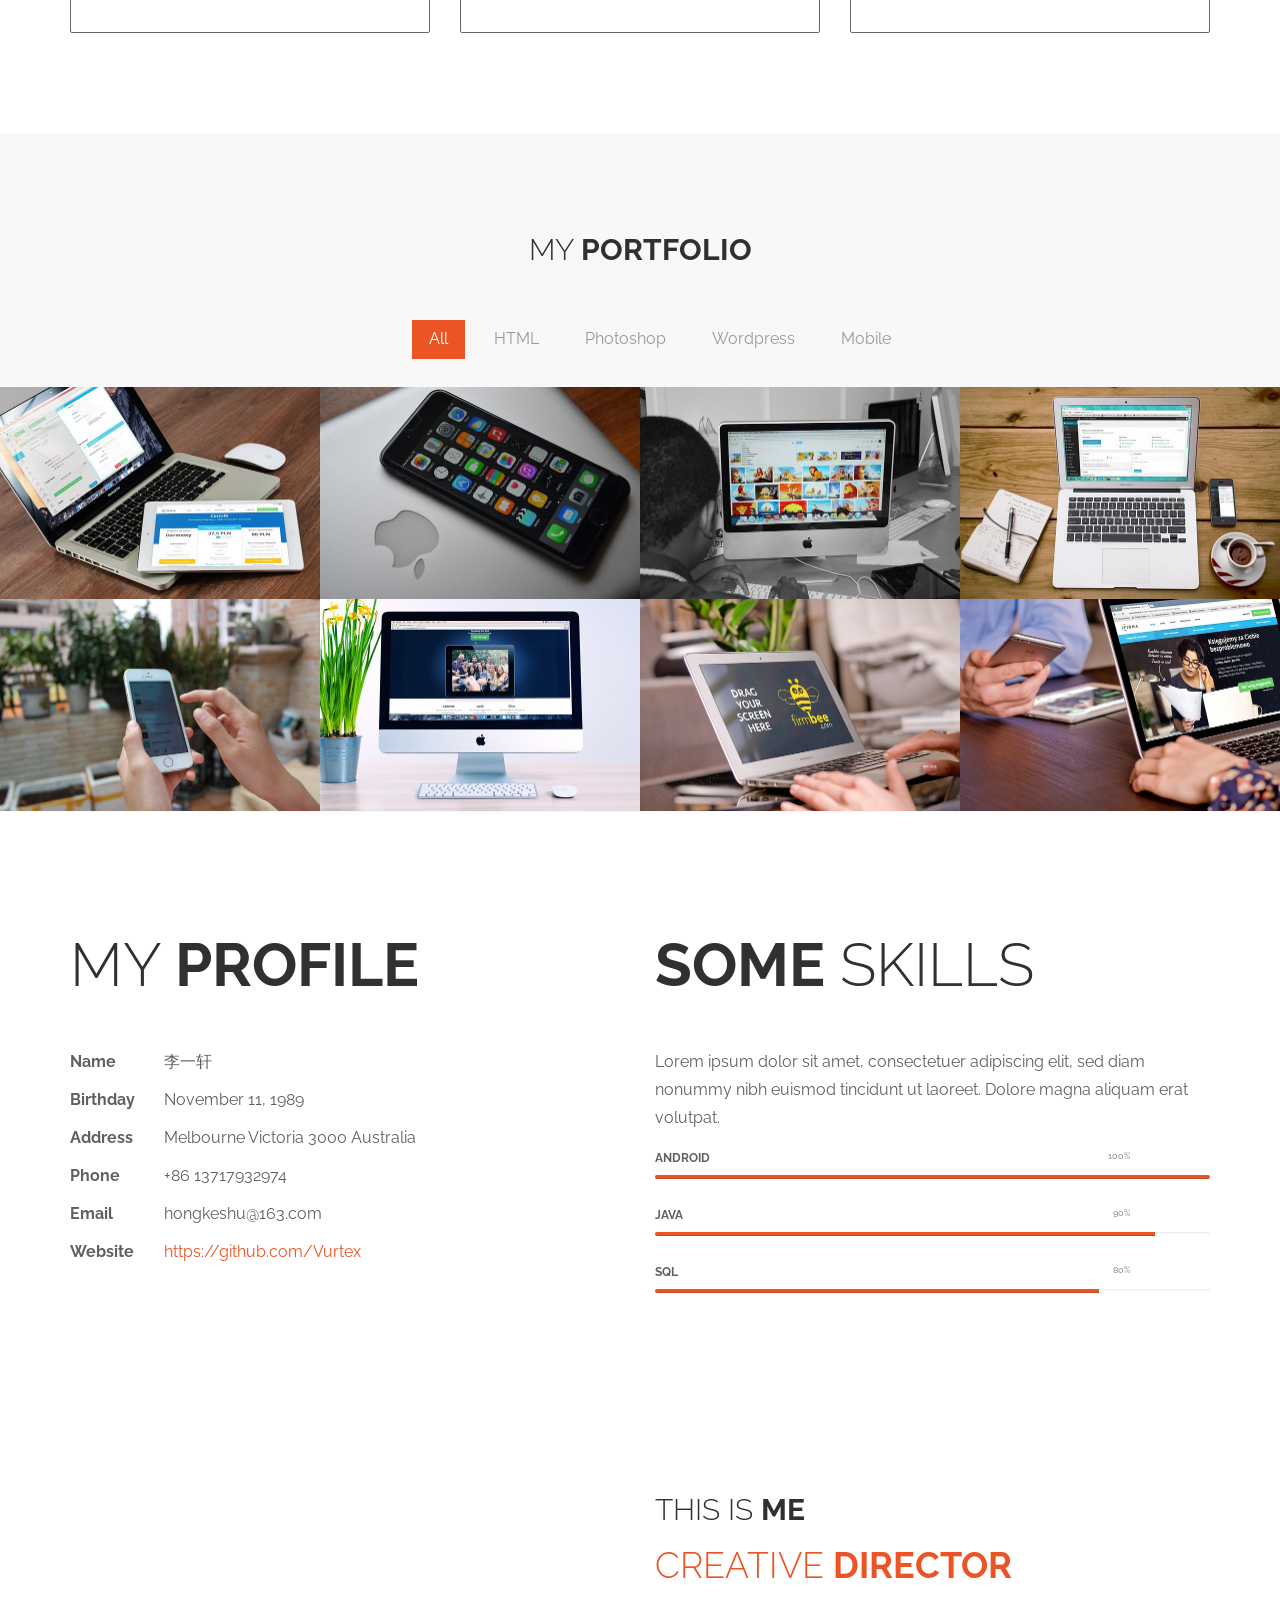
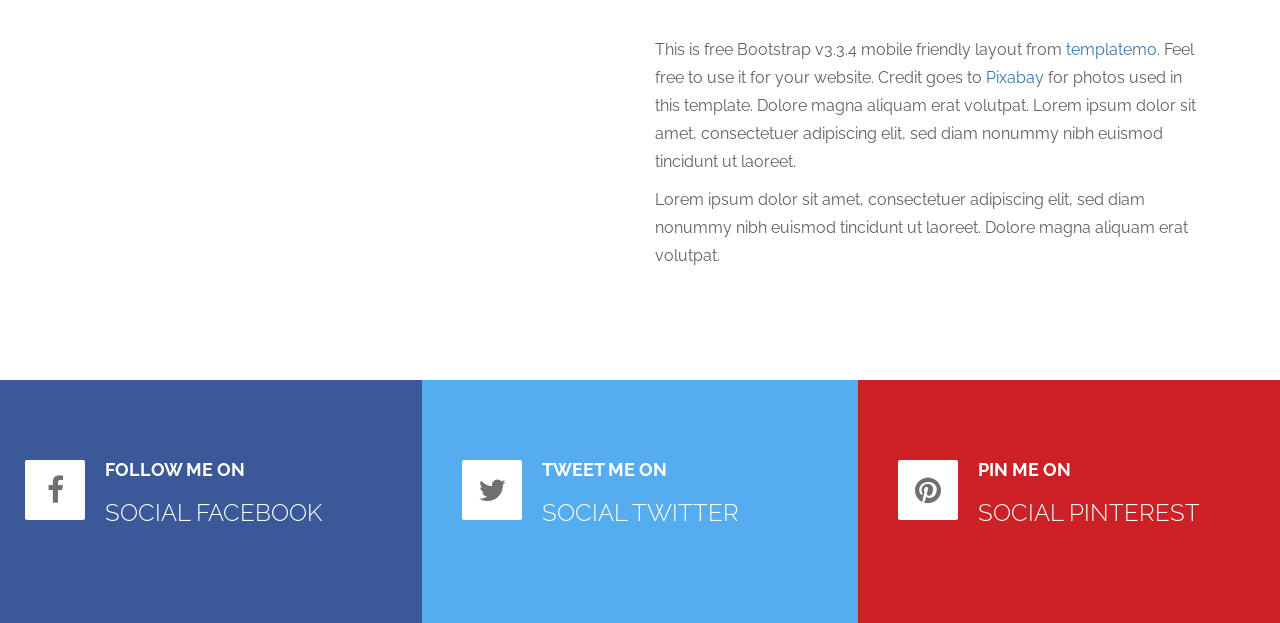
==== commit f81b85b4: "test" ====
(no text change in the page or its own stylesheets)
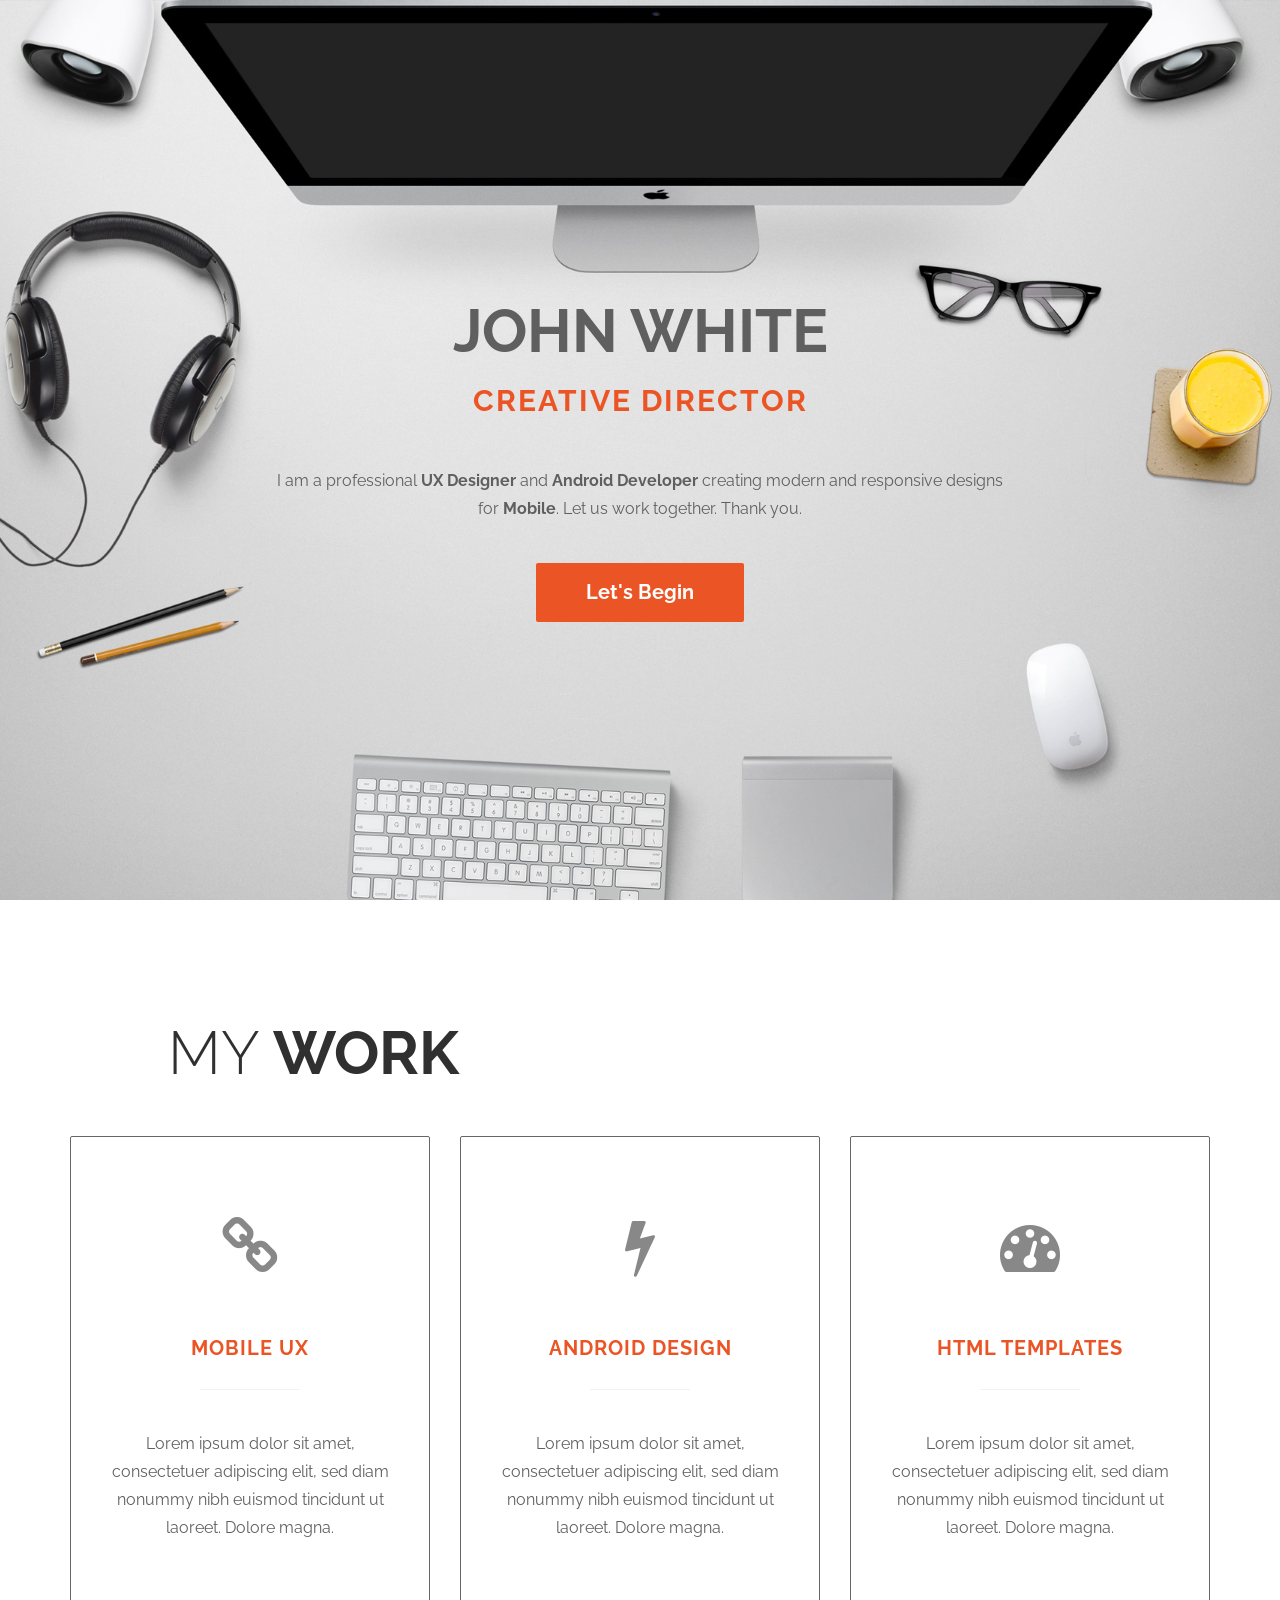
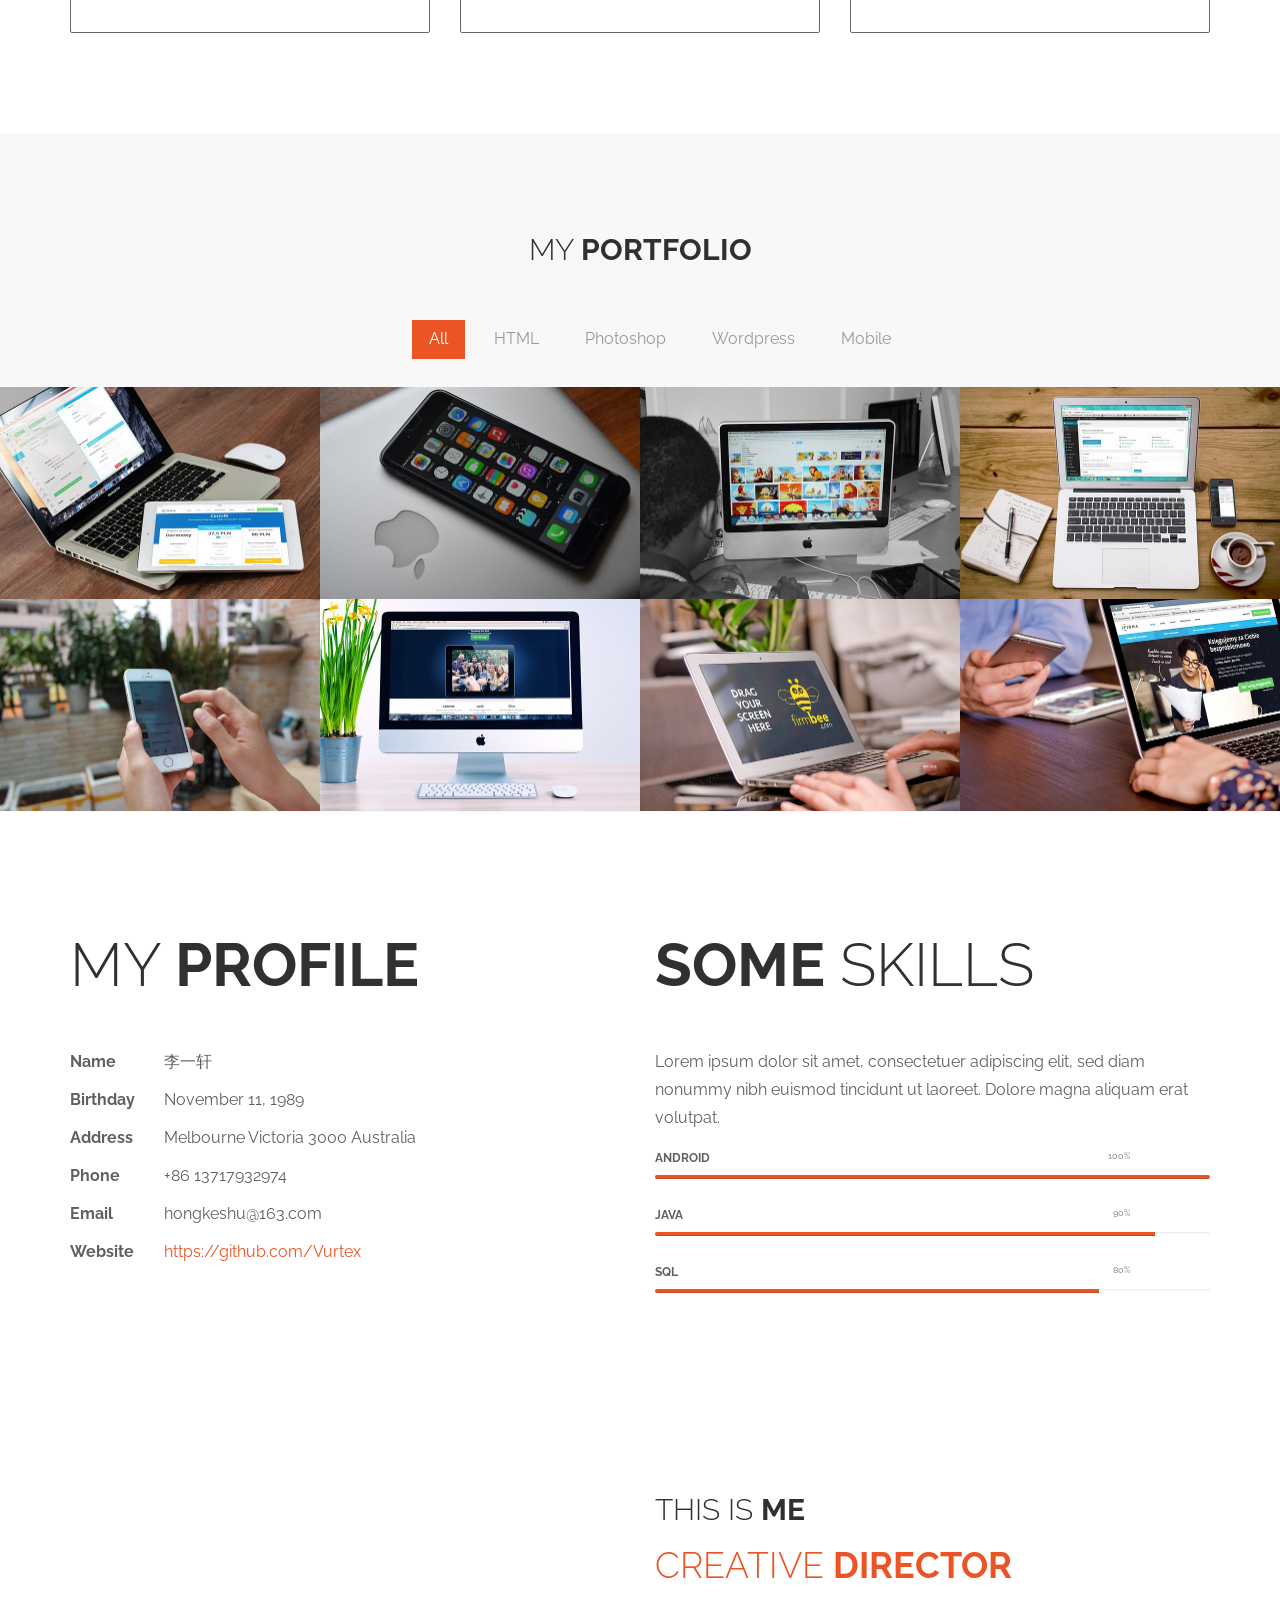
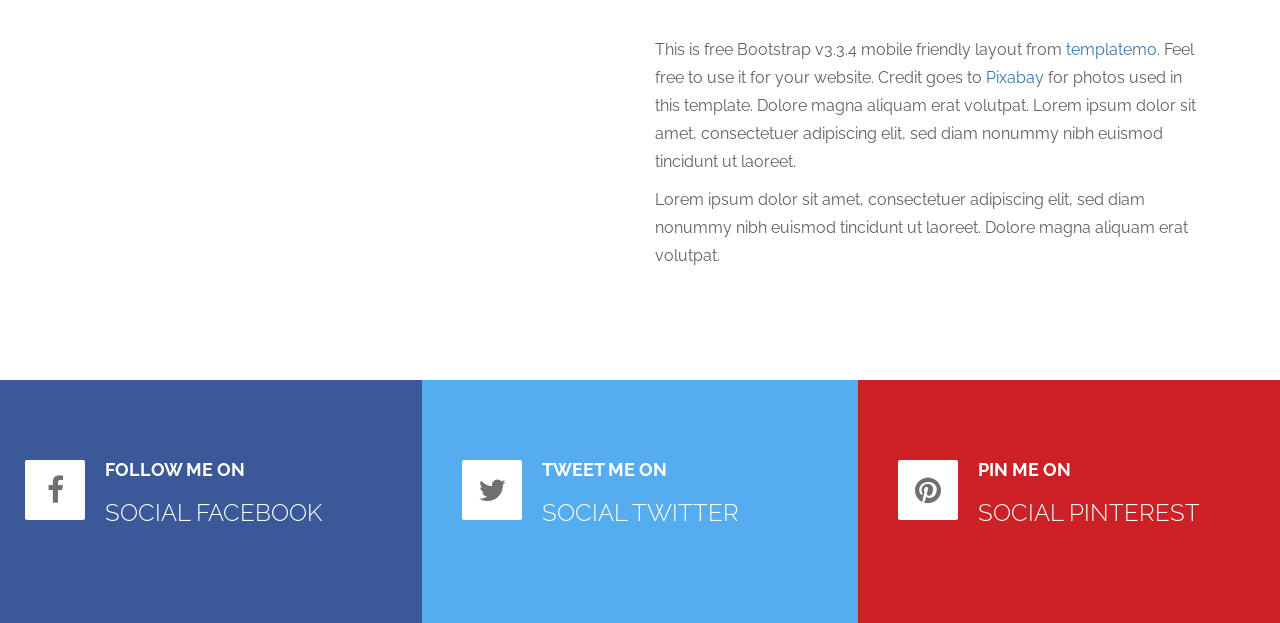
==== commit 0eef56aa: "test" ====
--- a/index.html
+++ b/index.html
@@ -216,7 +216,7 @@
 					<div class="progress tm-progress">
 						<div class="progress-bar progress-bar-danger" role="progressbar" aria-valuenow="100" aria-valuemin="0" aria-valuemax="100" style="width: 100%;"></div>
 					</div>
-					<h4 class="tm-progress-label">JAVA   <small class="progress-percent-small">90%</small></h4>
+					<h4 class="tm-progress-label">JAVA <small class="progress-percent-small">90%</small></h4>
 					<div class="progress tm-progress">
 						<div class="progress-bar progress-bar-danger" role="progressbar" aria-valuenow="90" aria-valuemin="0" aria-valuemax="100" style="width: 90%;"></div>
 					</div>
